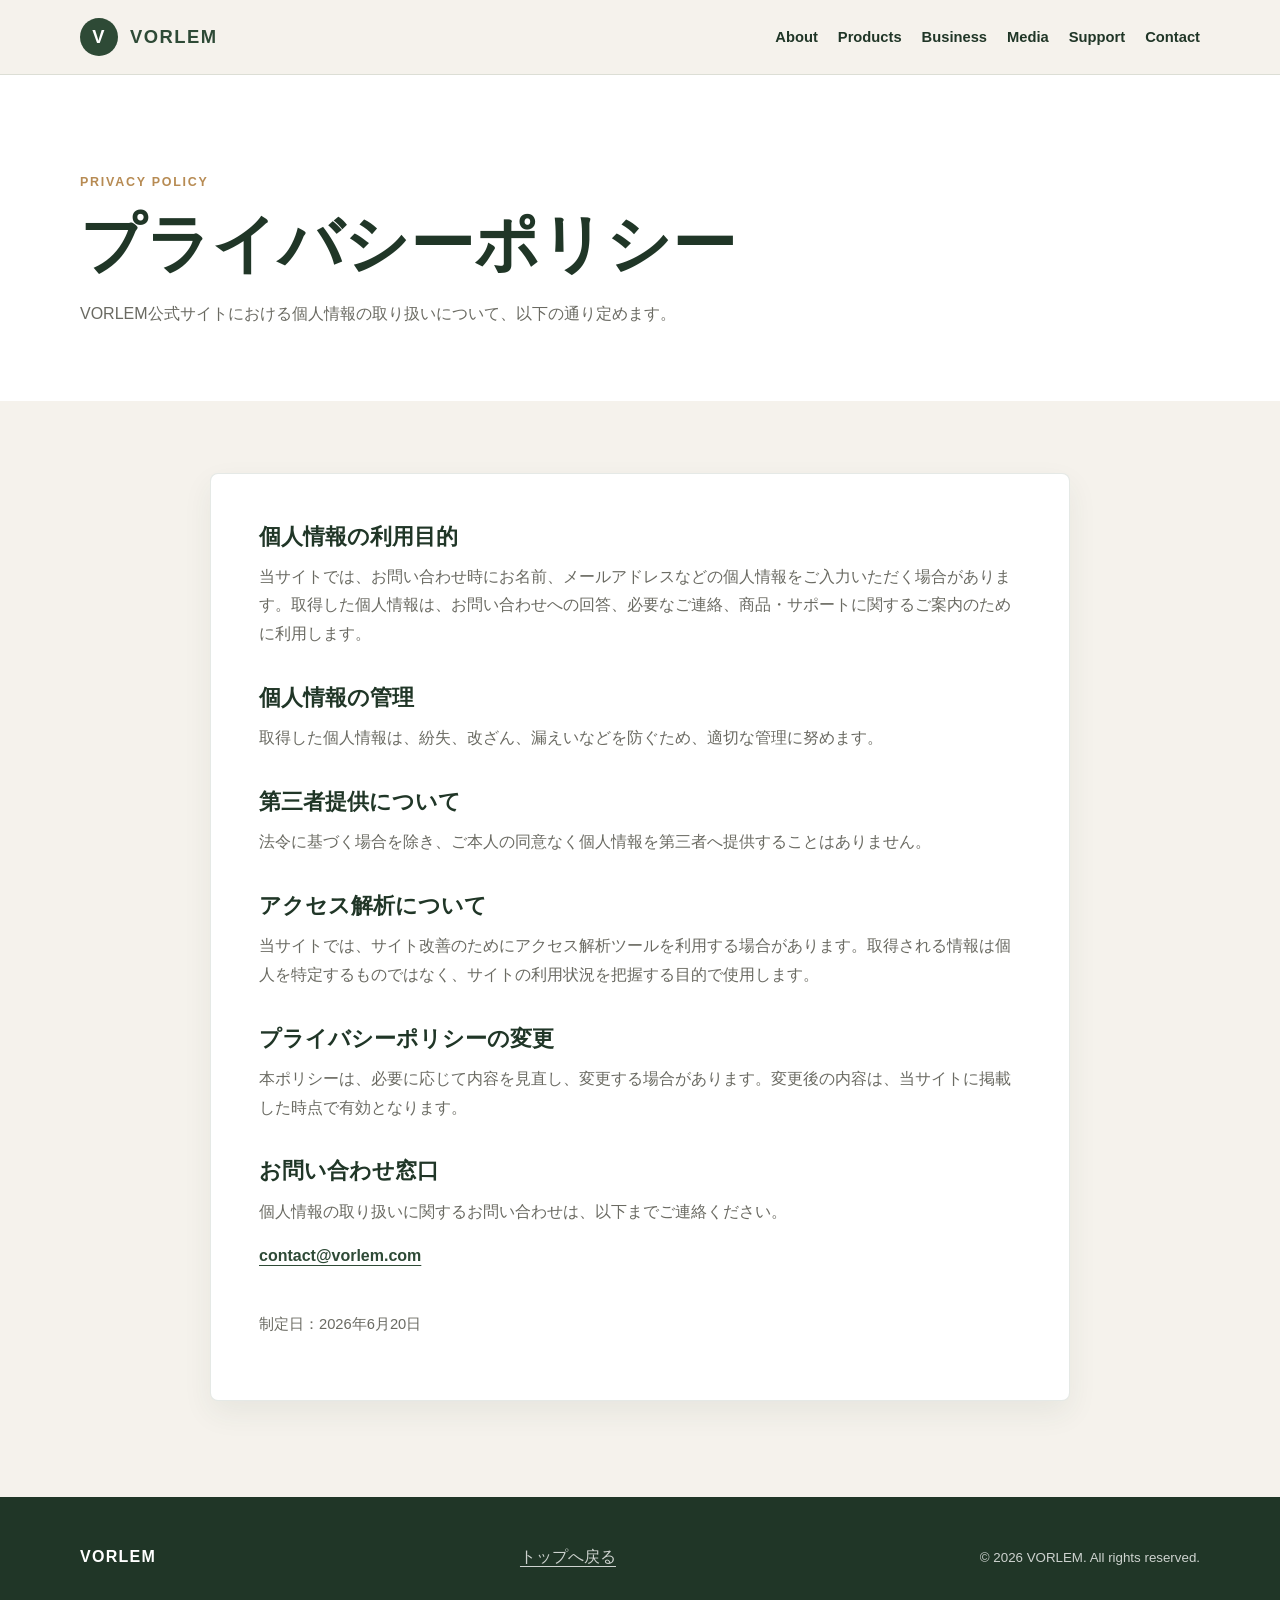
==== privacy.html @ 3ccf1a29 "Reframe site as import business" ====
<!DOCTYPE html>
<html lang="ja">
<head>
  <meta charset="UTF-8">
  <meta name="viewport" content="width=device-width, initial-scale=1.0">
  <title>プライバシーポリシー | VORLEM</title>
  <meta name="description" content="VORLEM公式サイトのプライバシーポリシーです。お問い合わせ時に取得する個人情報の利用目的、管理、第三者提供についてご案内します。">
  <link rel="stylesheet" href="style.css">
</head>
<body>
  <header class="site-header">
    <div class="container header-inner">
      <a class="brand" href="index.html" aria-label="VORLEM トップへ">
        <span class="brand-logo" aria-hidden="true">
          <img src="images/logo.png" alt="" onerror="this.style.display='none'">
        </span>
        <span>VORLEM</span>
      </a>
      <nav class="site-nav" aria-label="サイト内メニュー">
        <a href="index.html#about">About</a>
        <a href="products.html">Products</a>
        <a href="index.html#business">Business</a>
        <a href="index.html#media">Media</a>
        <a href="index.html#support">Support</a>
        <a href="index.html#contact">Contact</a>
      </nav>
    </div>
  </header>

  <main>
    <section class="section page-hero">
      <div class="container">
        <p class="section-label">Privacy Policy</p>
        <h1>プライバシーポリシー</h1>
        <p>VORLEM公式サイトにおける個人情報の取り扱いについて、以下の通り定めます。</p>
      </div>
    </section>

    <section class="section policy-section">
      <div class="container policy-content">
        <h2>個人情報の利用目的</h2>
        <p>当サイトでは、お問い合わせ時にお名前、メールアドレスなどの個人情報をご入力いただく場合があります。取得した個人情報は、お問い合わせへの回答、必要なご連絡、商品・サポートに関するご案内のために利用します。</p>

        <h2>個人情報の管理</h2>
        <p>取得した個人情報は、紛失、改ざん、漏えいなどを防ぐため、適切な管理に努めます。</p>

        <h2>第三者提供について</h2>
        <p>法令に基づく場合を除き、ご本人の同意なく個人情報を第三者へ提供することはありません。</p>

        <h2>アクセス解析について</h2>
        <p>当サイトでは、サイト改善のためにアクセス解析ツールを利用する場合があります。取得される情報は個人を特定するものではなく、サイトの利用状況を把握する目的で使用します。</p>

        <h2>プライバシーポリシーの変更</h2>
        <p>本ポリシーは、必要に応じて内容を見直し、変更する場合があります。変更後の内容は、当サイトに掲載した時点で有効となります。</p>

        <h2>お問い合わせ窓口</h2>
        <p>個人情報の取り扱いに関するお問い合わせは、以下までご連絡ください。</p>
        <p><a href="mailto:contact@vorlem.com">contact@vorlem.com</a></p>

        <p class="policy-date">制定日：2026年6月20日</p>
      </div>
    </section>
  </main>

  <footer class="site-footer">
    <div class="container footer-inner">
      <p class="footer-brand">VORLEM</p>
      <a href="index.html">トップへ戻る</a>
      <p><small>&copy; 2026 VORLEM. All rights reserved.</small></p>
    </div>
  </footer>
</body>
</html>
---- style.css ----
:root {
  --green: #2E4A36;
  --green-dark: #203627;
  --sand: #F5F2EC;
  --text: #2B2B2B;
  --muted: #6A6A62;
  --white: #FFFFFF;
  --line: #DED8CD;
  --accent: #B78B53;
  --shadow: 0 18px 48px rgba(46, 74, 54, 0.13);
}

* {
  box-sizing: border-box;
}

html {
  scroll-behavior: smooth;
}

body {
  margin: 0;
  background: var(--sand);
  color: var(--text);
  font-family: -apple-system, BlinkMacSystemFont, "Hiragino Sans", "Yu Gothic", "YuGothic", "Noto Sans JP", Meiryo, sans-serif;
  line-height: 1.8;
}

img {
  display: block;
  max-width: 100%;
}

a {
  color: inherit;
  text-decoration: none;
}

.container {
  width: min(1120px, calc(100% - 40px));
  margin: 0 auto;
}

.site-header {
  position: sticky;
  top: 0;
  z-index: 20;
  background: rgba(245, 242, 236, 0.94);
  border-bottom: 1px solid rgba(46, 74, 54, 0.12);
  backdrop-filter: blur(14px);
}

.header-inner {
  min-height: 74px;
  display: flex;
  align-items: center;
  justify-content: space-between;
  gap: 24px;
}

.brand {
  display: inline-flex;
  align-items: center;
  gap: 12px;
  color: var(--green);
  font-size: 1.15rem;
  font-weight: 800;
  letter-spacing: 0.08em;
}

.brand-logo {
  position: relative;
  width: 38px;
  height: 38px;
  display: grid;
  place-items: center;
  overflow: hidden;
  border: 1px solid rgba(46, 74, 54, 0.18);
  border-radius: 50%;
  background: var(--green);
}

.brand-logo::before {
  content: "V";
  color: var(--white);
  font-weight: 800;
  line-height: 1;
}

.brand-logo img {
  position: absolute;
  width: 38px;
  height: 38px;
  object-fit: contain;
  background: var(--sand);
}

.site-nav {
  display: flex;
  flex-wrap: wrap;
  justify-content: flex-end;
  gap: 8px 20px;
  color: var(--green-dark);
  font-size: 0.92rem;
  font-weight: 700;
}

.site-nav a {
  padding: 8px 0;
}

.site-nav a:hover,
.site-nav a:focus-visible {
  color: var(--accent);
}

.hero {
  position: relative;
  min-height: 680px;
  display: flex;
  align-items: center;
  overflow: hidden;
  background:
    linear-gradient(90deg, rgba(32, 54, 39, 0.88), rgba(46, 74, 54, 0.58) 48%, rgba(46, 74, 54, 0.18)),
    linear-gradient(135deg, #314b38, #7f8a68);
}

.hero-bg,
.hero-bg img {
  position: absolute;
  inset: 0;
  width: 100%;
  height: 100%;
}

.hero-bg img {
  object-fit: cover;
  opacity: 0.58;
}

.hero-inner {
  position: relative;
  z-index: 1;
  padding: 96px 0 110px;
  color: var(--white);
}

.eyebrow,
.section-label {
  margin: 0 0 14px;
  color: var(--accent);
  font-size: 0.78rem;
  font-weight: 800;
  letter-spacing: 0.14em;
  text-transform: uppercase;
}

h1,
h2,
h3,
p {
  margin-top: 0;
}

h1 {
  max-width: 760px;
  margin-bottom: 22px;
  font-size: clamp(2.35rem, 6vw, 4.9rem);
  line-height: 1.16;
  letter-spacing: 0;
}

h2 {
  margin-bottom: 22px;
  color: var(--green-dark);
  font-size: clamp(1.65rem, 3.2vw, 2.65rem);
  line-height: 1.35;
  letter-spacing: 0;
}

h3 {
  margin-bottom: 10px;
  color: var(--green-dark);
  font-size: 1.12rem;
  line-height: 1.45;
}

.hero-copy {
  max-width: 660px;
  margin-bottom: 34px;
  font-size: clamp(1rem, 2vw, 1.25rem);
}

.hero-actions,
.support-actions {
  display: flex;
  flex-wrap: wrap;
  gap: 14px;
}

.button {
  min-height: 48px;
  display: inline-flex;
  align-items: center;
  justify-content: center;
  padding: 12px 24px;
  border: 1px solid var(--green);
  border-radius: 999px;
  font-weight: 800;
  line-height: 1.3;
  transition: transform 0.2s ease, box-shadow 0.2s ease, background 0.2s ease;
}

.button:hover,
.button:focus-visible {
  transform: translateY(-2px);
  box-shadow: 0 10px 24px rgba(32, 54, 39, 0.18);
}

.button.primary {
  background: var(--green);
  color: var(--white);
}

.button.secondary {
  background: rgba(255, 255, 255, 0.88);
  color: var(--green);
}

.hero .button.secondary {
  border-color: rgba(255, 255, 255, 0.68);
}

.section {
  padding: 96px 0;
}

.two-column,
.product-layout,
.support-layout,
.contact-layout {
  display: grid;
  grid-template-columns: minmax(0, 0.9fr) minmax(0, 1.1fr);
  gap: 64px;
  align-items: center;
}

.text-block p,
.product-content p,
.section-heading p,
.support-layout p,
.contact-layout p,
.notice-panel p {
  color: var(--muted);
}

.about-section {
  background: var(--white);
}

.product-section {
  background: linear-gradient(180deg, var(--sand), #EEE8DC);
}

.image-frame {
  position: relative;
  min-height: 420px;
  overflow: hidden;
  border-radius: 8px;
  background:
    linear-gradient(135deg, rgba(46, 74, 54, 0.08), rgba(183, 139, 83, 0.16)),
    var(--white);
  box-shadow: var(--shadow);
}

.image-frame::before {
  content: attr(data-label);
  position: absolute;
  inset: 18px;
  display: grid;
  place-items: center;
  border: 1px dashed rgba(46, 74, 54, 0.28);
  border-radius: 8px;
  color: rgba(32, 54, 39, 0.62);
  font-weight: 800;
  text-align: center;
  padding: 20px;
}

.image-frame img {
  position: absolute;
  inset: 0;
  width: 100%;
  height: 100%;
  object-fit: cover;
  z-index: 1;
}

.check-list {
  display: grid;
  gap: 10px;
  margin: 28px 0 30px;
  padding: 0;
  list-style: none;
}

.check-list li {
  position: relative;
  padding-left: 30px;
}

.check-list li::before {
  content: "";
  position: absolute;
  left: 0;
  top: 0.72em;
  width: 12px;
  height: 12px;
  border-radius: 50%;
  background: var(--green);
}

.section-heading {
  max-width: 720px;
  margin-bottom: 44px;
}

.scene-grid,
.feature-grid {
  display: grid;
  grid-template-columns: repeat(5, minmax(0, 1fr));
  gap: 18px;
}

.scene-card,
.feature-card,
.contact-card,
.notice-panel {
  border: 1px solid rgba(46, 74, 54, 0.12);
  border-radius: 8px;
  background: var(--white);
  box-shadow: 0 12px 30px rgba(46, 74, 54, 0.07);
}

.scene-card {
  min-height: 210px;
  padding: 28px 22px;
}

.scene-card span {
  display: inline-block;
  margin-bottom: 18px;
  color: var(--accent);
  font-size: 0.76rem;
  font-weight: 800;
  letter-spacing: 0.1em;
  text-transform: uppercase;
}

.scene-card p,
.feature-card p {
  margin-bottom: 0;
  color: var(--muted);
  font-size: 0.95rem;
}

.feature-section {
  background: var(--white);
}

.feature-grid {
  grid-template-columns: repeat(4, minmax(0, 1fr));
}

.feature-card {
  overflow: hidden;
}

.feature-card h3,
.feature-card p {
  padding: 0 24px;
}

.feature-card p {
  padding-bottom: 26px;
}

.image-frame.small,
.feature-icon {
  min-height: 190px;
  margin-bottom: 24px;
  border-radius: 8px 8px 0 0;
  box-shadow: none;
}

.feature-icon {
  display: grid;
  place-items: center;
  background: linear-gradient(135deg, rgba(46, 74, 54, 0.12), rgba(183, 139, 83, 0.18));
  color: var(--green);
  font-size: 3rem;
  font-weight: 800;
}

.media-section {
  background: var(--sand);
}

.notice-panel {
  max-width: 880px;
  padding: 48px;
}

.notice-panel h2 {
  margin-bottom: 16px;
}

.notice-panel p:last-child {
  margin-bottom: 0;
}

.support-section {
  background: var(--green);
  color: var(--white);
}

.support-section h2,
.support-section p {
  color: var(--white);
}

.support-section .section-label {
  color: #E4C08B;
}

.support-actions {
  justify-content: flex-end;
}

.support-section .button.primary {
  border-color: var(--white);
  background: var(--white);
  color: var(--green);
}

.support-section .button.secondary {
  border-color: rgba(255, 255, 255, 0.62);
  background: transparent;
  color: var(--white);
}

.contact-section {
  background: var(--white);
}

.page-hero {
  background: var(--white);
  padding-bottom: 72px;
}

.page-hero h1 {
  max-width: 820px;
  margin-bottom: 18px;
  color: var(--green-dark);
  font-size: clamp(2rem, 5vw, 4rem);
}

.page-hero p:last-child {
  max-width: 760px;
  margin-bottom: 0;
  color: var(--muted);
}

.policy-section {
  padding-top: 72px;
}

.policy-content {
  max-width: 860px;
  padding: 48px;
  border: 1px solid rgba(46, 74, 54, 0.12);
  border-radius: 8px;
  background: var(--white);
  box-shadow: 0 12px 30px rgba(46, 74, 54, 0.07);
}

.policy-content h2 {
  margin: 34px 0 12px;
  font-size: 1.35rem;
}

.policy-content h2:first-child {
  margin-top: 0;
}

.policy-content p {
  color: var(--muted);
}

.policy-content a {
  color: var(--green);
  font-weight: 800;
  text-decoration: underline;
  text-underline-offset: 4px;
}

.policy-date {
  margin-top: 40px;
  font-size: 0.92rem;
}

.products-hero {
  border-bottom: 1px solid rgba(46, 74, 54, 0.1);
}

.products-list-section {
  background: var(--sand);
}

.product-list-card {
  display: grid;
  grid-template-columns: minmax(0, 0.92fr) minmax(0, 1.08fr);
  gap: 46px;
  align-items: center;
  padding: 34px;
  border: 1px solid rgba(46, 74, 54, 0.12);
  border-radius: 8px;
  background: var(--white);
  box-shadow: var(--shadow);
}

.product-list-image {
  min-height: 360px;
  box-shadow: none;
}

.product-category {
  margin-bottom: 12px;
  color: var(--accent);
  font-size: 0.9rem;
  font-weight: 800;
}

.product-list-content p {
  color: var(--muted);
}

.category-section {
  background: var(--white);
}

.contact-card {
  padding: 34px;
}

.contact-card dl {
  display: grid;
  gap: 22px;
  margin: 0;
}

.contact-card dt {
  margin-bottom: 5px;
  color: var(--green);
  font-weight: 800;
}

.contact-card dd {
  margin: 0;
  color: var(--muted);
}

.contact-card a {
  color: var(--green);
  font-weight: 800;
  text-decoration: underline;
  text-underline-offset: 4px;
}

.site-footer {
  background: var(--green-dark);
  color: rgba(255, 255, 255, 0.78);
}

.footer-inner {
  min-height: 120px;
  display: flex;
  align-items: center;
  justify-content: space-between;
  gap: 20px;
  padding: 30px 0;
}

.footer-brand {
  margin: 0;
  color: var(--white);
  font-weight: 800;
  letter-spacing: 0.08em;
}

.site-footer a {
  text-decoration: underline;
  text-underline-offset: 4px;
}

.site-footer p {
  margin: 0;
}

@media (max-width: 980px) {
  .header-inner {
    min-height: auto;
    align-items: flex-start;
    flex-direction: column;
    padding: 18px 0;
  }

  .site-nav {
    justify-content: flex-start;
  }

  .hero {
    min-height: 620px;
  }

  .two-column,
  .product-layout,
  .product-list-card,
  .support-layout,
  .contact-layout {
    grid-template-columns: 1fr;
    gap: 38px;
  }

  .scene-grid,
  .feature-grid {
    grid-template-columns: repeat(2, minmax(0, 1fr));
  }

  .support-actions {
    justify-content: flex-start;
  }
}

@media (max-width: 640px) {
  .container {
    width: min(100% - 28px, 1120px);
  }

  .site-nav {
    width: 100%;
    display: grid;
    grid-template-columns: repeat(3, minmax(0, 1fr));
    gap: 4px 10px;
    font-size: 0.84rem;
  }

  .site-nav a {
    min-height: 36px;
    display: flex;
    align-items: center;
  }

  .hero {
    min-height: 560px;
    background:
      linear-gradient(180deg, rgba(32, 54, 39, 0.88), rgba(46, 74, 54, 0.42)),
      linear-gradient(135deg, #314b38, #7f8a68);
  }

  .hero-inner {
    padding: 76px 0 88px;
  }

  .section {
    padding: 68px 0;
  }

  h1 {
    font-size: 2.4rem;
  }

  h2 {
    font-size: 1.65rem;
  }

  .hero-actions,
  .support-actions {
    flex-direction: column;
  }

  .button {
    width: 100%;
  }

  .image-frame {
    min-height: 310px;
  }

  .scene-grid,
  .feature-grid {
    grid-template-columns: 1fr;
  }

  .scene-card {
    min-height: auto;
  }

  .notice-panel,
  .product-list-card,
  .contact-card,
  .policy-content {
    padding: 30px 22px;
  }

  .footer-inner {
    align-items: flex-start;
    flex-direction: column;
  }
}
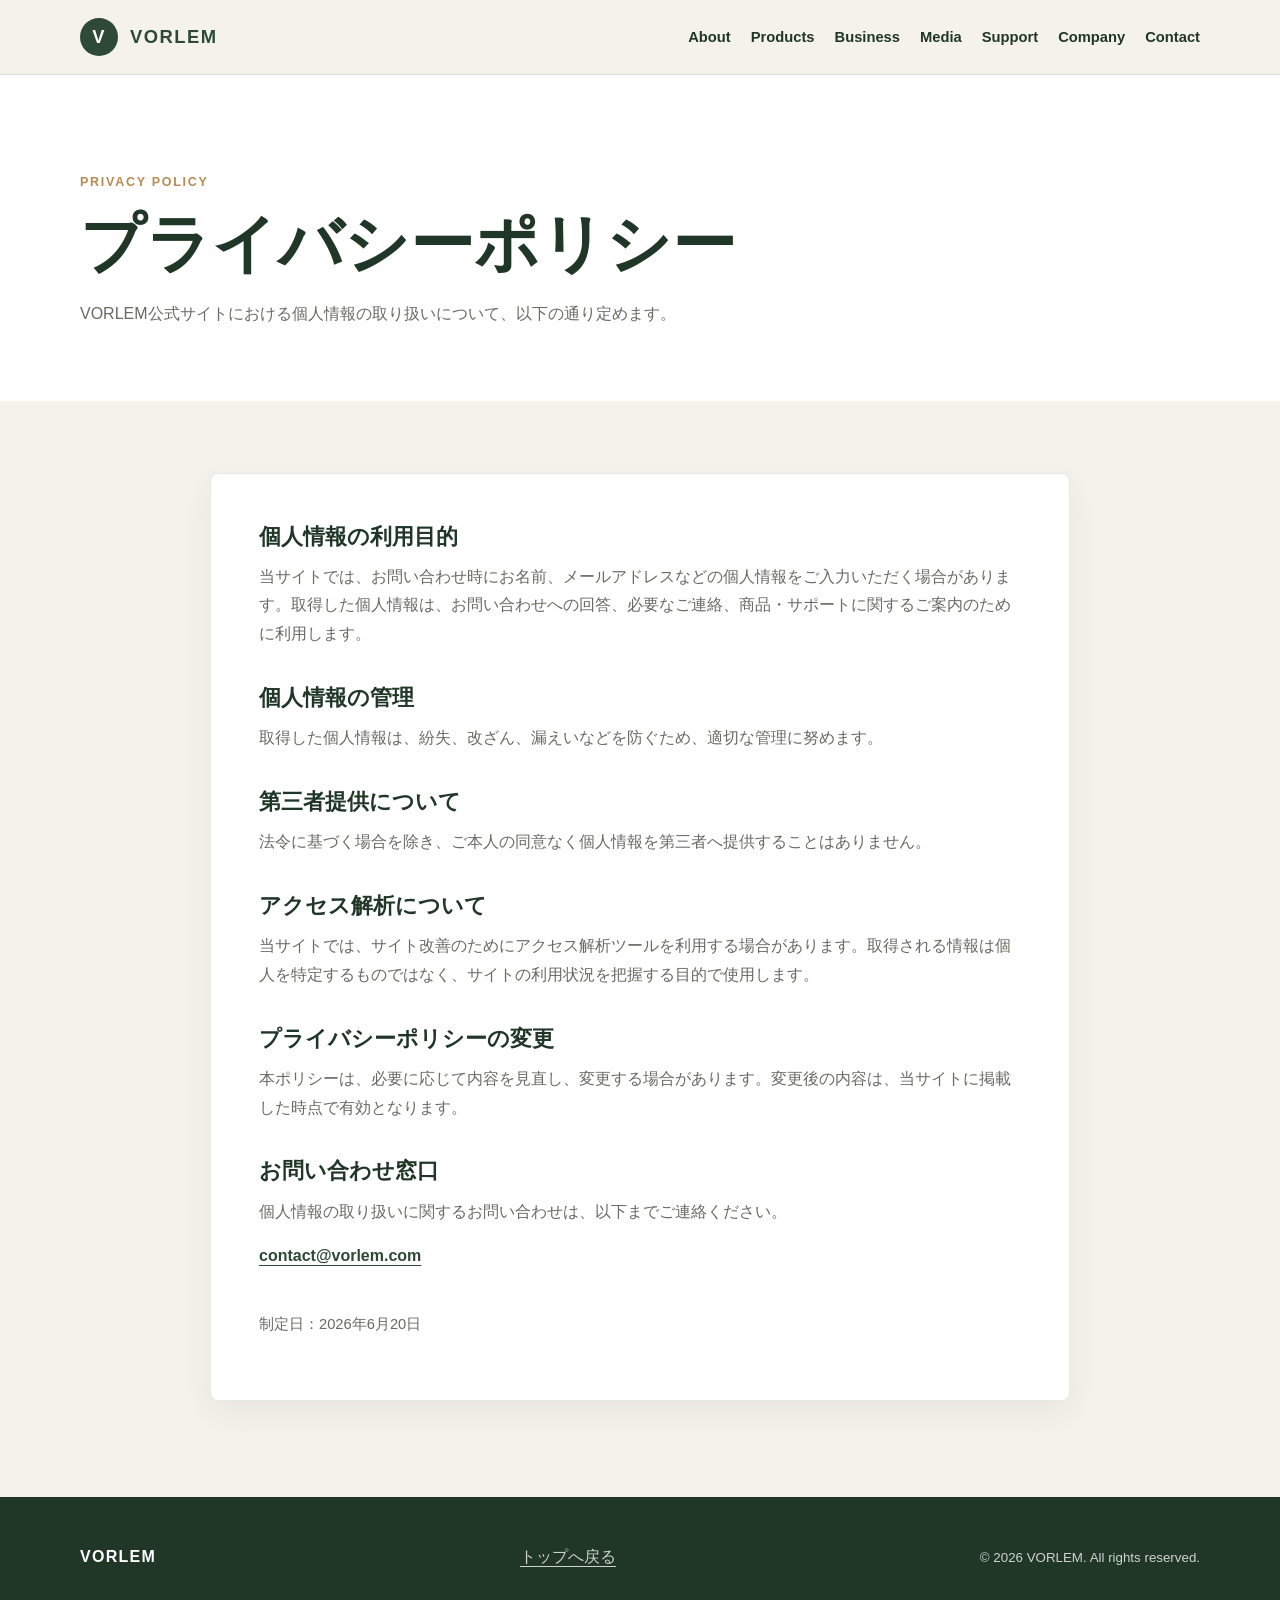
==== commit 022f05f1: "Add operator and return guidance" ====
--- a/privacy.html
+++ b/privacy.html
@@ -22,6 +22,7 @@
         <a href="index.html#business">Business</a>
         <a href="index.html#media">Media</a>
         <a href="index.html#support">Support</a>
+        <a href="index.html#company">Company</a>
         <a href="index.html#contact">Contact</a>
       </nav>
     </div>
--- a/style.css
+++ b/style.css
@@ -449,6 +449,63 @@
   color: var(--white);
 }
 
+.company-section {
+  background: var(--sand);
+}
+
+.company-layout {
+  display: grid;
+  grid-template-columns: minmax(0, 0.9fr) minmax(0, 1.1fr);
+  gap: 64px;
+  align-items: start;
+}
+
+.company-layout p {
+  color: var(--muted);
+}
+
+.info-card {
+  padding: 34px;
+  border: 1px solid rgba(46, 74, 54, 0.12);
+  border-radius: 8px;
+  background: var(--white);
+  box-shadow: 0 12px 30px rgba(46, 74, 54, 0.07);
+}
+
+.info-list {
+  display: grid;
+  gap: 20px;
+  margin: 0;
+}
+
+.info-list div {
+  padding-bottom: 18px;
+  border-bottom: 1px solid rgba(46, 74, 54, 0.1);
+}
+
+.info-list div:last-child {
+  padding-bottom: 0;
+  border-bottom: 0;
+}
+
+.info-list dt {
+  margin-bottom: 5px;
+  color: var(--green);
+  font-weight: 800;
+}
+
+.info-list dd {
+  margin: 0;
+  color: var(--muted);
+}
+
+.info-list a {
+  color: var(--green);
+  font-weight: 800;
+  text-decoration: underline;
+  text-underline-offset: 4px;
+}
+
 .contact-section {
   background: var(--white);
 }
@@ -547,6 +604,46 @@
 
 .category-section {
   background: var(--white);
+}
+
+.category-detail-section {
+  background: var(--sand);
+}
+
+.detail-grid {
+  display: grid;
+  grid-template-columns: repeat(2, minmax(0, 1fr));
+  gap: 18px;
+}
+
+.detail-card {
+  min-height: 210px;
+  padding: 30px;
+  border: 1px solid rgba(46, 74, 54, 0.12);
+  border-radius: 8px;
+  background: var(--white);
+  box-shadow: 0 12px 30px rgba(46, 74, 54, 0.07);
+}
+
+.detail-card p {
+  margin-bottom: 0;
+  color: var(--muted);
+}
+
+.returns-section {
+  background: var(--white);
+}
+
+.returns-panel {
+  max-width: 920px;
+}
+
+.guide-list {
+  display: grid;
+  gap: 10px;
+  margin: 26px 0 30px;
+  padding-left: 1.2em;
+  color: var(--muted);
 }
 
 .contact-card {
@@ -626,6 +723,7 @@
   .two-column,
   .product-layout,
   .product-list-card,
+  .company-layout,
   .support-layout,
   .contact-layout {
     grid-template-columns: 1fr;
@@ -633,7 +731,8 @@
   }
 
   .scene-grid,
-  .feature-grid {
+  .feature-grid,
+  .detail-grid {
     grid-template-columns: repeat(2, minmax(0, 1fr));
   }
 
@@ -698,7 +797,8 @@
   }
 
   .scene-grid,
-  .feature-grid {
+  .feature-grid,
+  .detail-grid {
     grid-template-columns: 1fr;
   }
 
@@ -709,6 +809,7 @@
   .notice-panel,
   .product-list-card,
   .contact-card,
+  .info-card,
   .policy-content {
     padding: 30px 22px;
   }
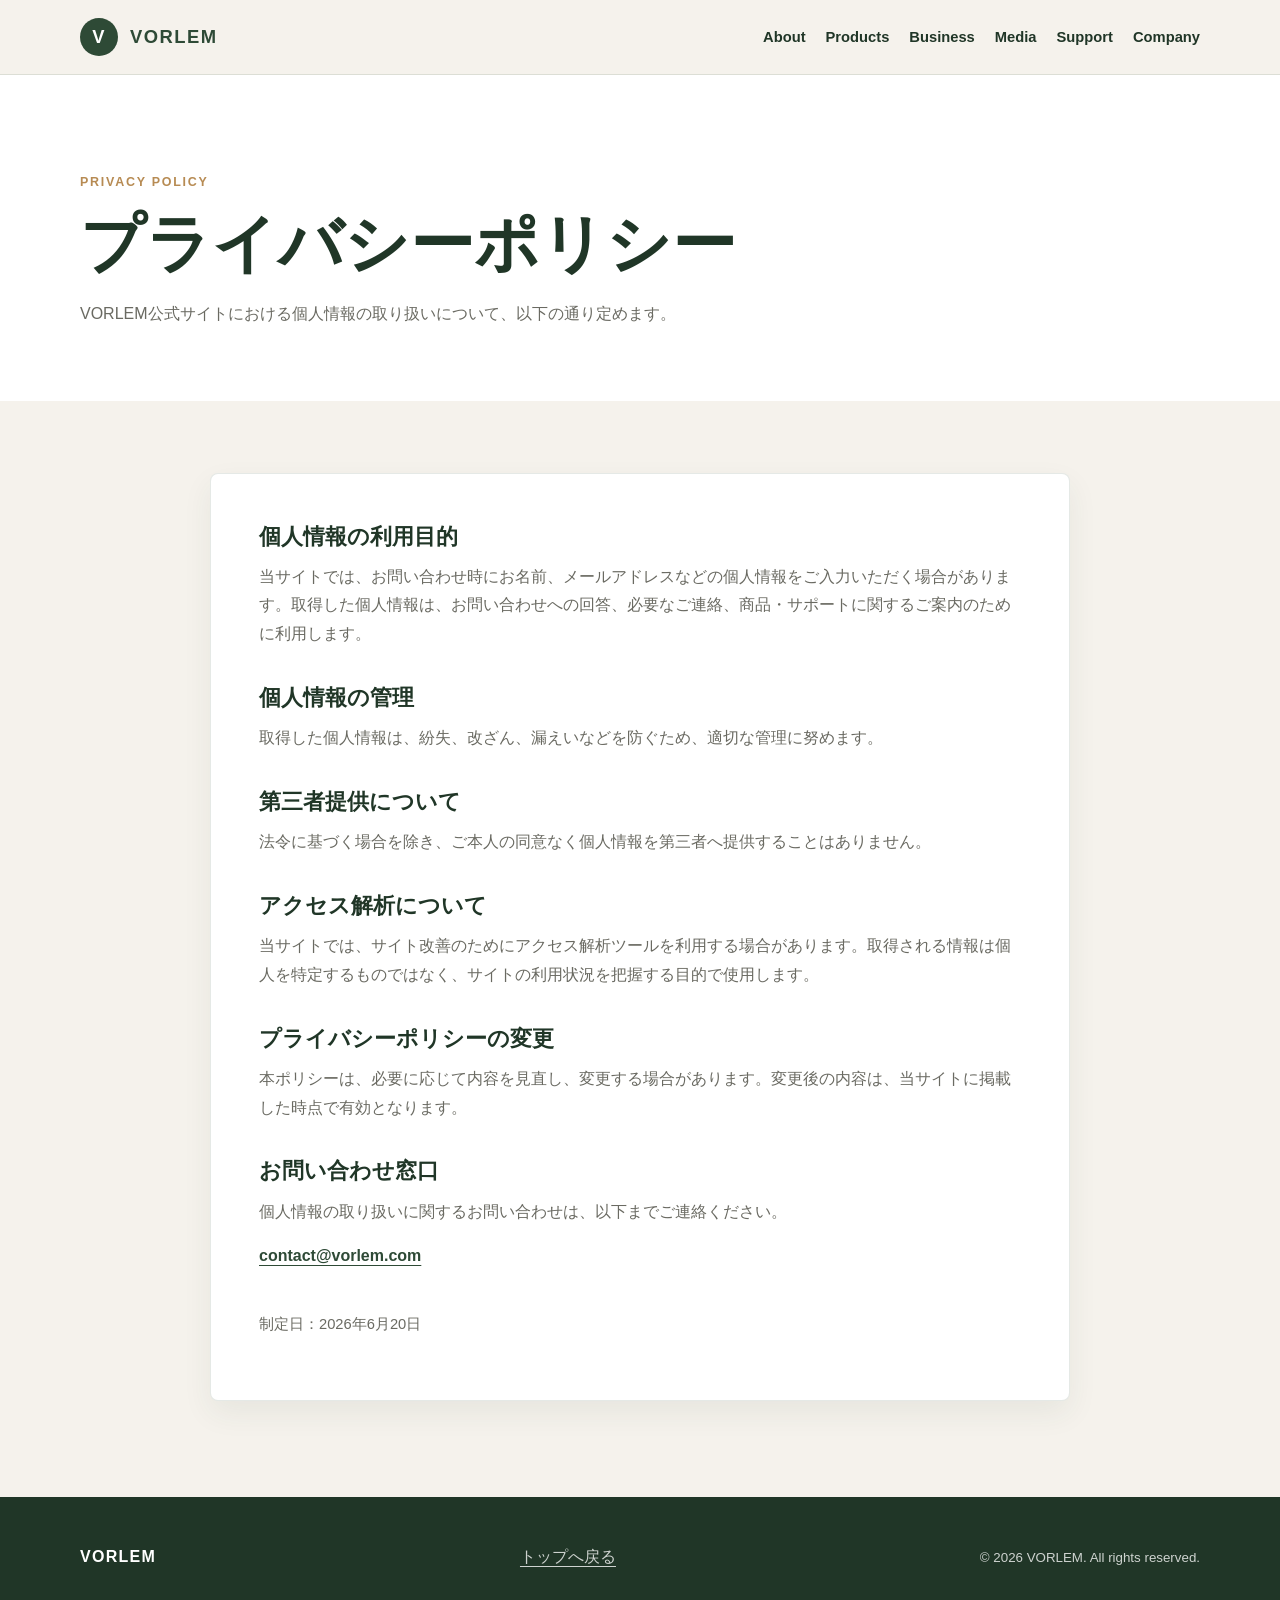
==== commit d5436c62: "Remove personal info and add product images" ====
--- a/privacy.html
+++ b/privacy.html
@@ -12,7 +12,6 @@
     <div class="container header-inner">
       <a class="brand" href="index.html" aria-label="VORLEM トップへ">
         <span class="brand-logo" aria-hidden="true">
-          <img src="images/logo.png" alt="" onerror="this.style.display='none'">
         </span>
         <span>VORLEM</span>
       </a>
@@ -23,7 +22,6 @@
         <a href="index.html#media">Media</a>
         <a href="index.html#support">Support</a>
         <a href="index.html#company">Company</a>
-        <a href="index.html#contact">Contact</a>
       </nav>
     </div>
   </header>
--- a/style.css
+++ b/style.css
@@ -320,6 +320,33 @@
   background: var(--green);
 }
 
+.product-gallery {
+  display: grid;
+  grid-template-columns: repeat(2, minmax(0, 1fr));
+  gap: 18px;
+  margin-top: 34px;
+}
+
+.product-gallery figure {
+  margin: 0;
+  overflow: hidden;
+  border: 1px solid rgba(46, 74, 54, 0.12);
+  border-radius: 8px;
+  background: var(--white);
+  box-shadow: 0 12px 30px rgba(46, 74, 54, 0.07);
+}
+
+.product-gallery img {
+  width: 100%;
+  height: 100%;
+  aspect-ratio: 1 / 1;
+  object-fit: cover;
+}
+
+.list-gallery {
+  margin-top: 28px;
+}
+
 .section-heading {
   max-width: 720px;
   margin-bottom: 44px;
@@ -732,6 +759,7 @@
 
   .scene-grid,
   .feature-grid,
+  .product-gallery,
   .detail-grid {
     grid-template-columns: repeat(2, minmax(0, 1fr));
   }
@@ -798,6 +826,7 @@
 
   .scene-grid,
   .feature-grid,
+  .product-gallery,
   .detail-grid {
     grid-template-columns: 1fr;
   }
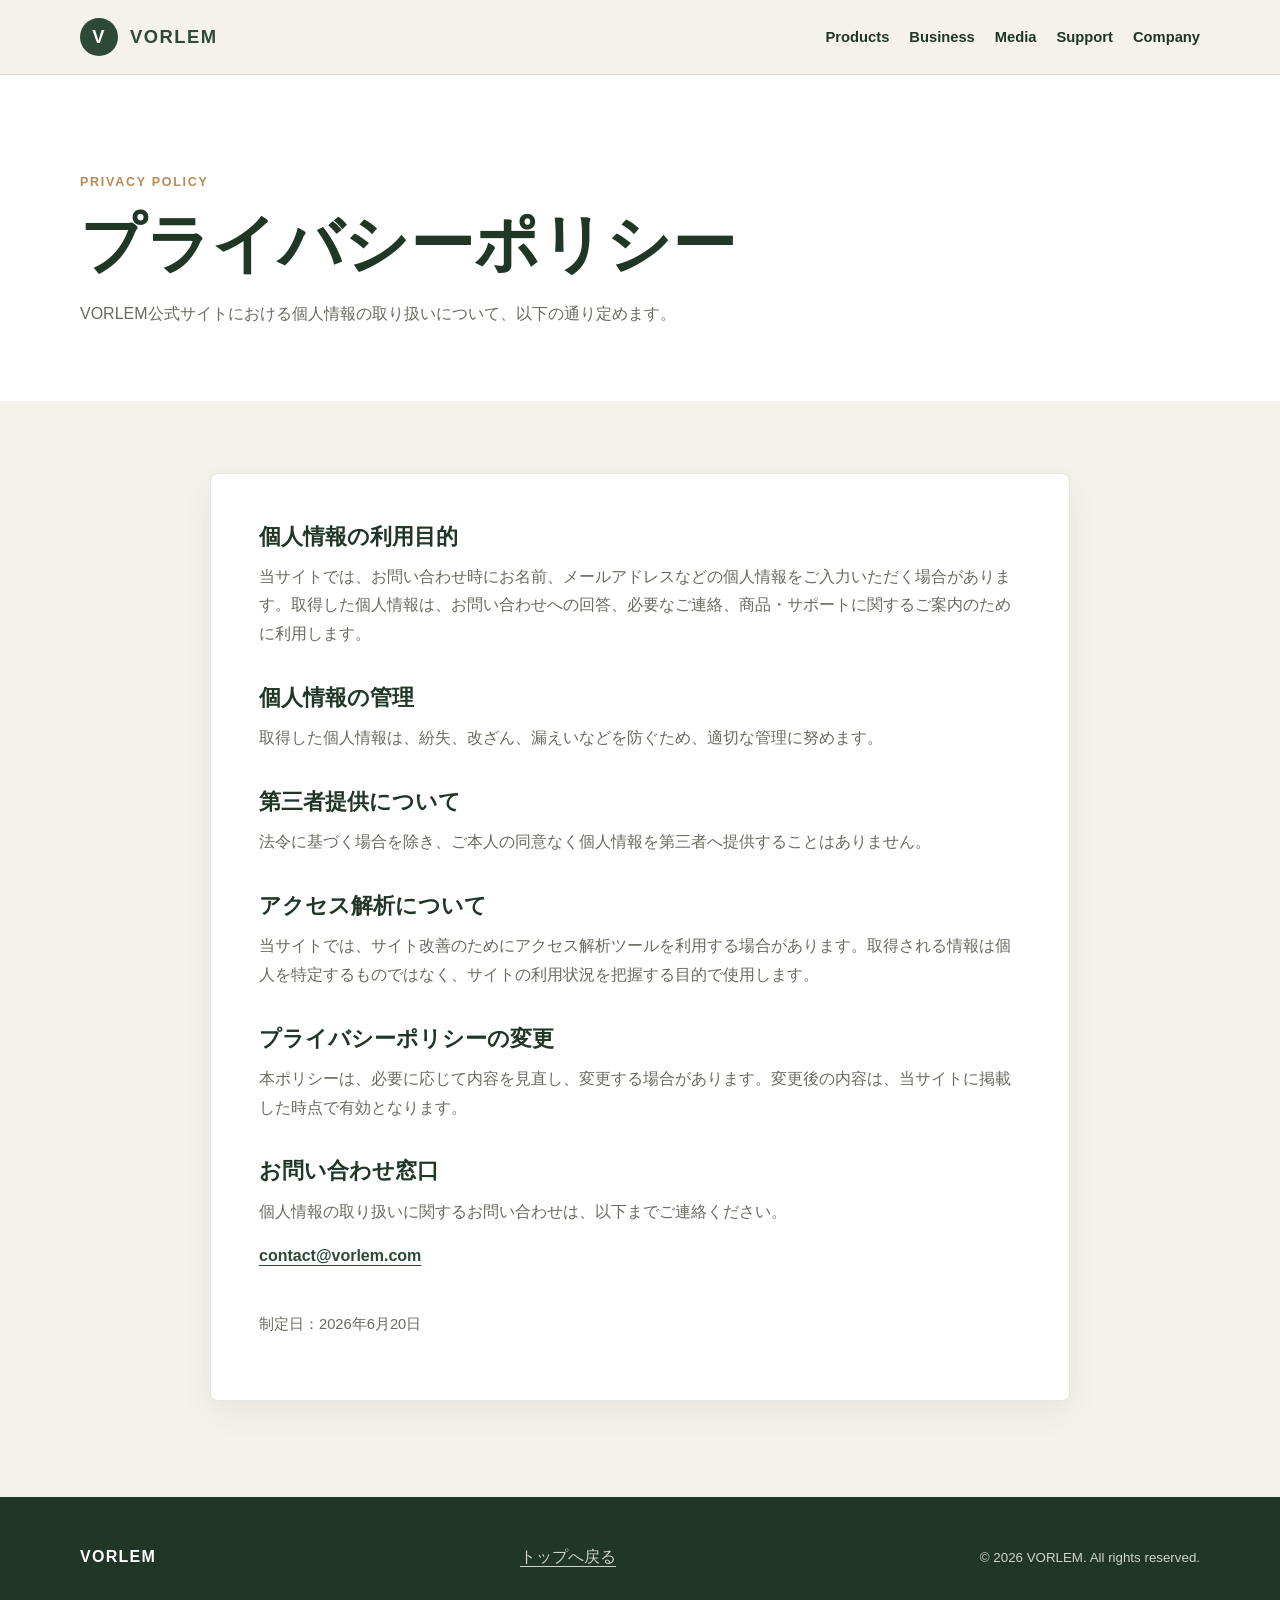
==== commit 1778ba77: "Remove duplicate category and about sections" ====
--- a/privacy.html
+++ b/privacy.html
@@ -16,7 +16,6 @@
         <span>VORLEM</span>
       </a>
       <nav class="site-nav" aria-label="サイト内メニュー">
-        <a href="index.html#about">About</a>
         <a href="products.html">Products</a>
         <a href="index.html#business">Business</a>
         <a href="index.html#media">Media</a>
--- a/style.css
+++ b/style.css
@@ -254,10 +254,6 @@
   color: var(--muted);
 }
 
-.about-section {
-  background: var(--white);
-}
-
 .product-section {
   background: linear-gradient(180deg, var(--sand), #EEE8DC);
 }
@@ -296,6 +292,24 @@
   z-index: 1;
 }
 
+.product-image,
+.product-list-image {
+  min-height: 0;
+}
+
+.product-image::before,
+.product-list-image::before {
+  display: none;
+}
+
+.product-image img,
+.product-list-image img {
+  position: static;
+  height: auto;
+  object-fit: contain;
+  background: var(--white);
+}
+
 .check-list {
   display: grid;
   gap: 10px;
@@ -614,7 +628,7 @@
 }
 
 .product-list-image {
-  min-height: 360px;
+  min-height: 0;
   box-shadow: none;
 }
 
@@ -631,30 +645,6 @@
 
 .category-section {
   background: var(--white);
-}
-
-.category-detail-section {
-  background: var(--sand);
-}
-
-.detail-grid {
-  display: grid;
-  grid-template-columns: repeat(2, minmax(0, 1fr));
-  gap: 18px;
-}
-
-.detail-card {
-  min-height: 210px;
-  padding: 30px;
-  border: 1px solid rgba(46, 74, 54, 0.12);
-  border-radius: 8px;
-  background: var(--white);
-  box-shadow: 0 12px 30px rgba(46, 74, 54, 0.07);
-}
-
-.detail-card p {
-  margin-bottom: 0;
-  color: var(--muted);
 }
 
 .returns-section {
@@ -759,8 +749,7 @@
 
   .scene-grid,
   .feature-grid,
-  .product-gallery,
-  .detail-grid {
+  .product-gallery {
     grid-template-columns: repeat(2, minmax(0, 1fr));
   }
 
@@ -826,8 +815,7 @@
 
   .scene-grid,
   .feature-grid,
-  .product-gallery,
-  .detail-grid {
+  .product-gallery {
     grid-template-columns: 1fr;
   }
 
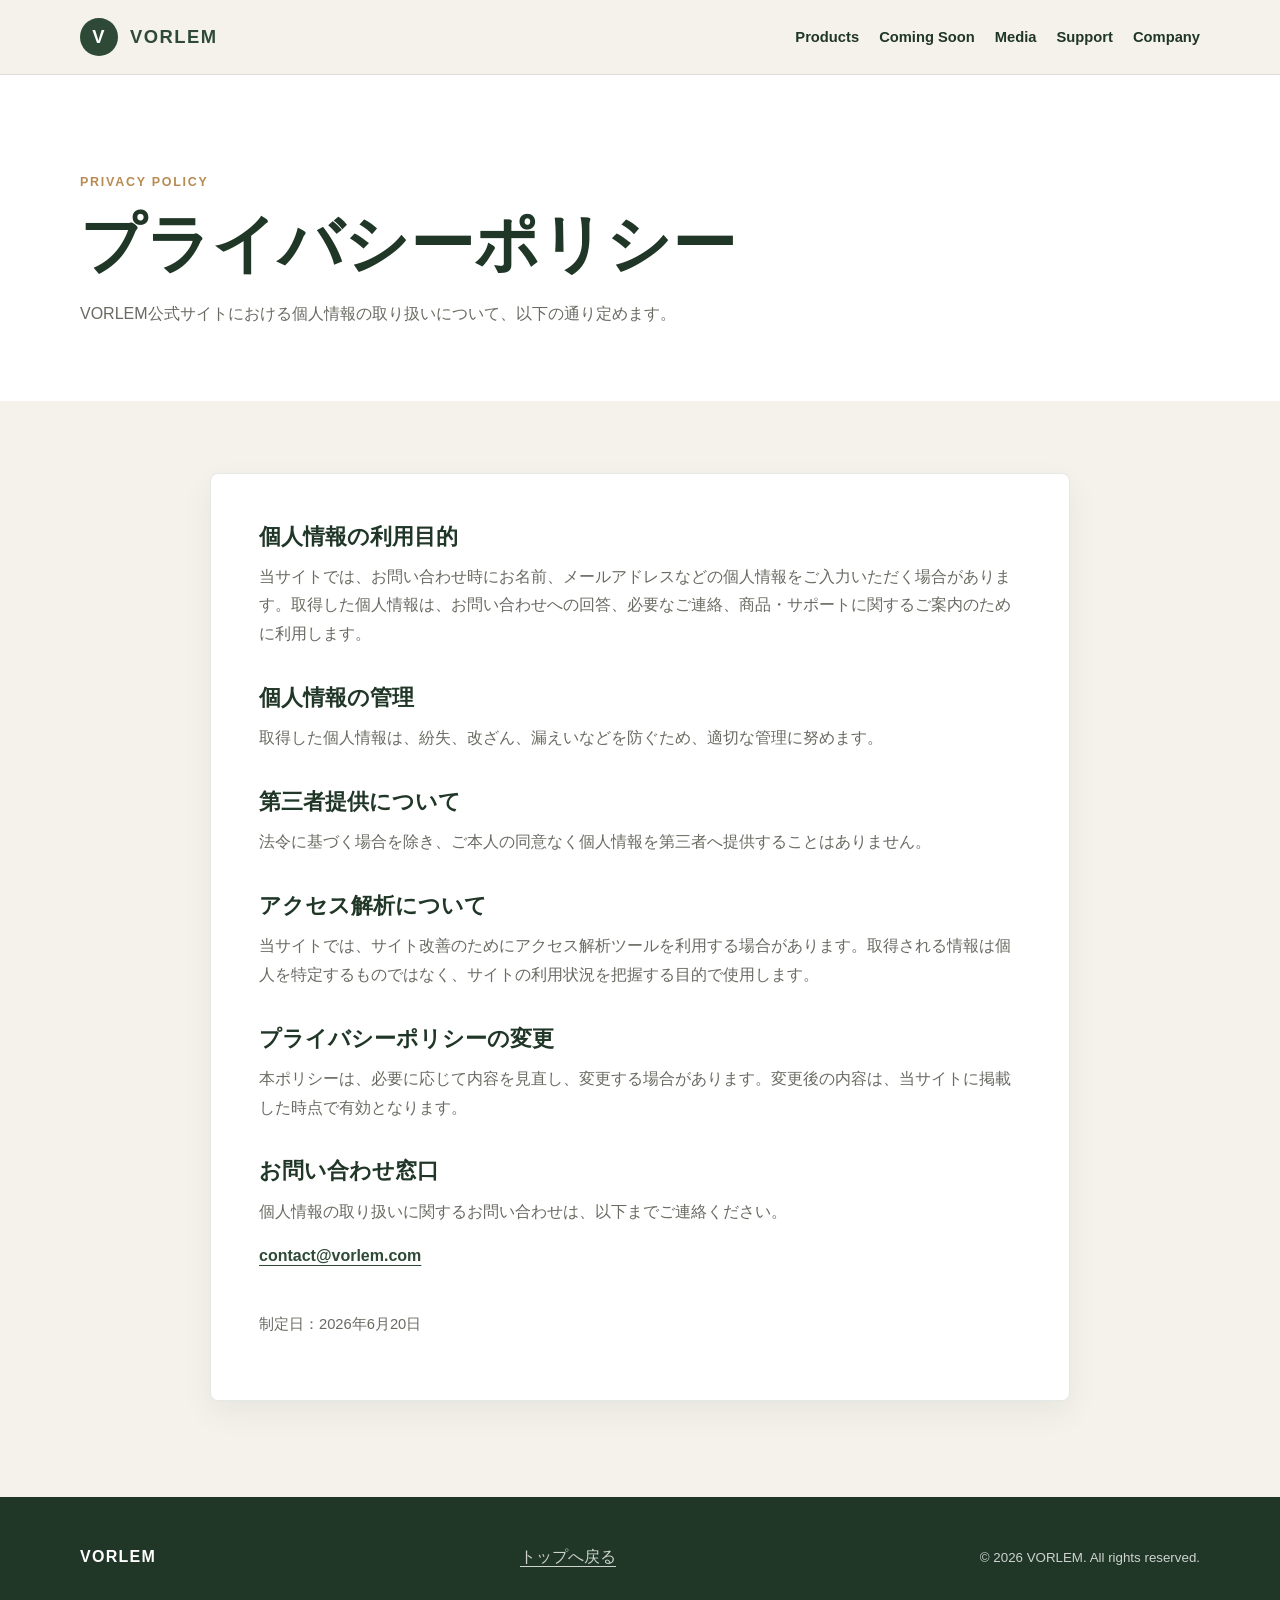
==== commit a7bf1786: "Tune product image and coming soon copy" ====
--- a/privacy.html
+++ b/privacy.html
@@ -17,7 +17,7 @@
       </a>
       <nav class="site-nav" aria-label="サイト内メニュー">
         <a href="products.html">Products</a>
-        <a href="index.html#business">Business</a>
+        <a href="index.html#business">Coming Soon</a>
         <a href="index.html#media">Media</a>
         <a href="index.html#support">Support</a>
         <a href="index.html#company">Company</a>
--- a/style.css
+++ b/style.css
@@ -258,6 +258,10 @@
   background: linear-gradient(180deg, var(--sand), #EEE8DC);
 }
 
+.product-section .product-layout {
+  grid-template-columns: minmax(0, 1.12fr) minmax(0, 0.88fr);
+}
+
 .image-frame {
   position: relative;
   min-height: 420px;
@@ -310,6 +314,10 @@
   background: var(--white);
 }
 
+.product-image {
+  max-width: 760px;
+}
+
 .check-list {
   display: grid;
   gap: 10px;
